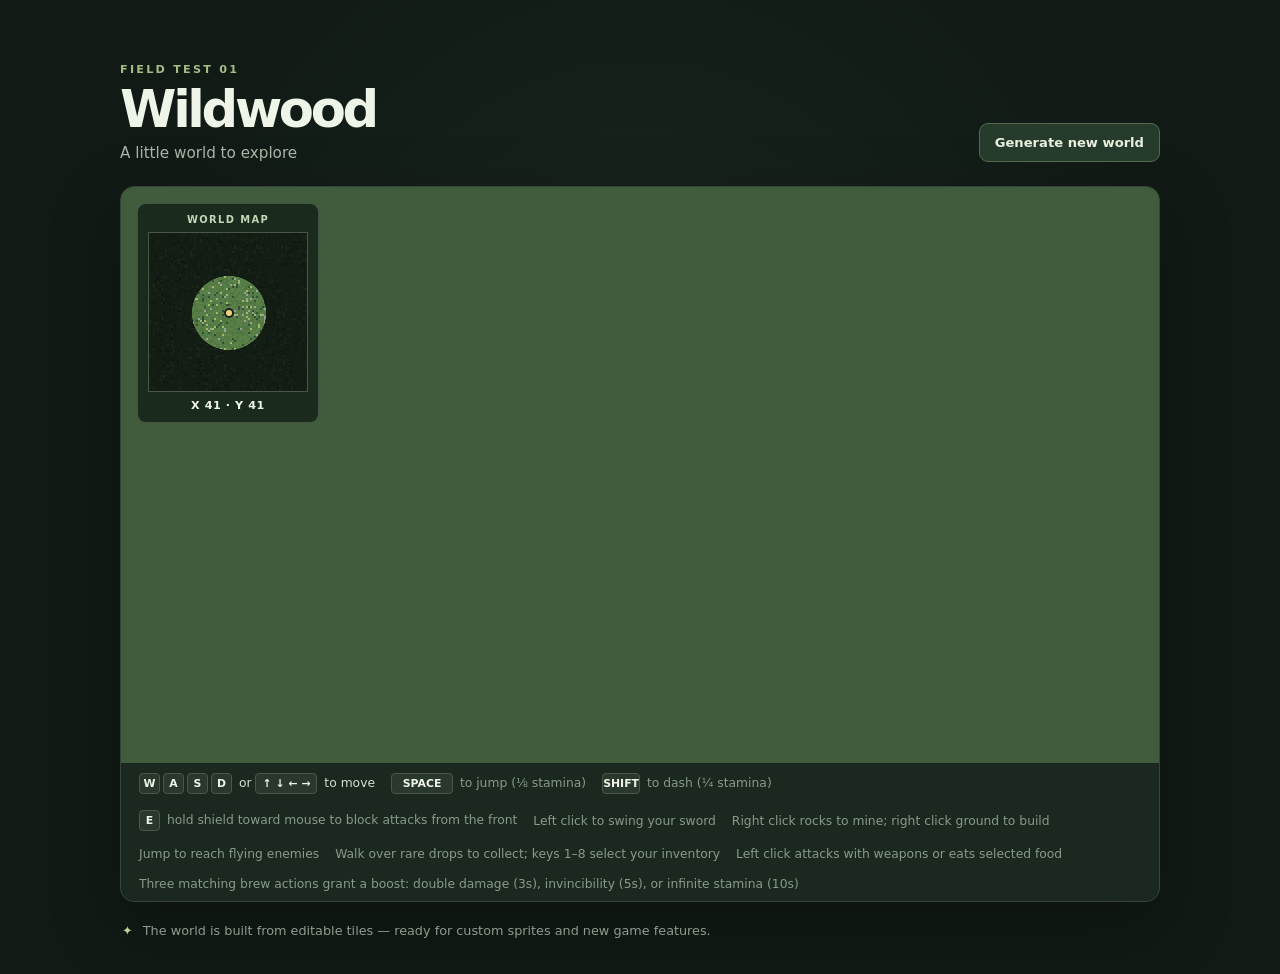
==== index.html @ 22cbfbe8 "best stuff" ====
<!doctype html>
<html lang="en">
  <head>
    <meta charset="utf-8">
    <meta name="viewport" content="width=device-width, initial-scale=1">
    <meta name="theme-color" content="#17251c">
    <title>Wildwood — Top-Down Explorer</title>
    <link rel="stylesheet" href="styles.css">
    <script src="game.js" defer></script>
  </head>
  <body>
    <main class="game-shell">
      <header class="game-header">
        <div>
          <p class="eyebrow">FIELD TEST 01</p>
          <h1>Wildwood</h1>
          <p class="subtitle">A little world to explore</p>
        </div>
        <button class="new-world-button" id="new-world" type="button">Generate new world</button>
      </header>

      <section class="game-panel" aria-label="Game">
        <div class="canvas-wrap">
          <canvas id="game" tabindex="0" aria-label="Top-down forest game. Use WASD or arrow keys to move, Space to jump, hold E to block attacks from the direction of the mouse, number keys 1 through 8 to select inventory, left click to use your weapon or food, and right click to mine rocks or place stone blocks.">
            Your browser does not support the HTML canvas element.
          </canvas>
          <aside class="minimap-panel" aria-label="World minimap">
            <p class="minimap-title">WORLD MAP</p>
            <canvas id="minimap" width="160" height="160" aria-label="Map of the entire world with the player marked in gold">
              World map unavailable.
            </canvas>
            <output id="player-coordinates" class="player-coordinates" aria-label="Player tile coordinates">X 41 · Y 41</output>
          </aside>
        </div>
        <footer class="game-footer">
          <p><span class="keycap">W</span><span class="keycap">A</span><span class="keycap">S</span><span class="keycap">D</span> or <span class="keycap keycap-wide">↑ ↓ ← →</span> to move</p>
          <p class="hint"><span class="keycap keycap-wide">SPACE</span> to jump (⅛ stamina)</p>
          <p class="hint"><span class="keycap">SHIFT</span> to dash (¼ stamina)</p>
          <p class="hint"><span class="keycap">E</span> hold shield toward mouse to block attacks from the front</p>
          <p class="hint">Left click to swing your sword</p>
          <p class="hint">Right click rocks to mine; right click ground to build</p>
          <p class="hint">Jump to reach flying enemies</p>
          <p class="hint">Walk over rare drops to collect; keys 1–8 select your inventory</p>
          <p class="hint">Left click attacks with weapons or eats selected food</p>
          <p class="hint">Three matching brew actions grant a boost: double damage (3s), invincibility (5s), or infinite stamina (10s)</p>
        </footer>
      </section>

      <p class="next-step"><span aria-hidden="true">✦</span> The world is built from editable tiles — ready for custom sprites and new game features.</p>
    </main>
  </body>
</html>
---- styles.css ----
:root {
  color-scheme: dark;
  font-family: ui-sans-serif, system-ui, -apple-system, BlinkMacSystemFont, "Segoe UI", sans-serif;
  color: #eef4e8;
  background: #111a15;
  font-synthesis: none;
  text-rendering: optimizeLegibility;
  -webkit-font-smoothing: antialiased;
  -moz-osx-font-smoothing: grayscale;
}

* {
  box-sizing: border-box;
}

body {
  min-width: 320px;
  min-height: 100vh;
  margin: 0;
  background:
    radial-gradient(ellipse at 50% 35%, rgb(44 68 48 / 25%), transparent 58%),
    #111a15;
}

button {
  font: inherit;
}

.game-shell {
  width: min(100% - 40px, 1040px);
  margin: 0 auto;
  padding: clamp(30px, 7vh, 68px) 0 32px;
}

.game-header {
  display: flex;
  align-items: end;
  justify-content: space-between;
  gap: 24px;
  margin-bottom: 24px;
}

.eyebrow {
  margin: 0 0 8px;
  color: #a4bd87;
  font-size: 0.7rem;
  font-weight: 750;
  letter-spacing: 0.2em;
}

h1 {
  margin: 0;
  font-size: clamp(2.1rem, 5vw, 3.2rem);
  font-weight: 760;
  letter-spacing: -0.065em;
  line-height: 0.98;
}

.subtitle {
  margin: 10px 0 0;
  color: #a9b5a7;
  font-size: 0.95rem;
}

.new-world-button {
  flex: 0 0 auto;
  padding: 11px 15px;
  border: 1px solid #536a4d;
  border-radius: 9px;
  color: #e8f0df;
  background: #263b2b;
  font-size: 0.82rem;
  font-weight: 650;
  cursor: pointer;
  transition: background-color 140ms ease, border-color 140ms ease, transform 140ms ease;
}

.new-world-button:hover {
  border-color: #87a46d;
  background: #304a35;
}

.new-world-button:active {
  transform: translateY(1px);
}

.new-world-button:focus-visible,
#game:focus-visible {
  outline: 2px solid #d0e7a9;
  outline-offset: 3px;
}

.game-panel {
  overflow: hidden;
  border: 1px solid #35443a;
  border-radius: 14px;
  background: #1b2820;
  box-shadow: 0 24px 70px rgb(0 0 0 / 25%);
}

.canvas-wrap {
  position: relative;
  overflow: hidden;
  background: #405c3c;
}

#game {
  display: block;
  width: 100%;
  height: min(64vh, 600px);
  min-height: 360px;
  outline: none;
  touch-action: none;
}

.minimap-panel {
  position: absolute;
  top: 16px;
  left: 16px;
  display: grid;
  justify-items: center;
  gap: 7px;
  padding: 10px;
  border: 1px solid rgb(231 245 215 / 20%);
  border-radius: 9px;
  background: rgb(20 34 24 / 84%);
  backdrop-filter: blur(8px);
}

.minimap-title {
  margin: 0;
  color: #c5d6b7;
  font-size: 0.62rem;
  font-weight: 750;
  letter-spacing: 0.14em;
}

#minimap {
  display: block;
  width: 160px;
  height: 160px;
  border: 1px solid rgb(231 245 215 / 22%);
  image-rendering: pixelated;
}

.player-coordinates {
  color: #f0f5e9;
  font-variant-numeric: tabular-nums;
  font-size: 0.7rem;
  font-weight: 650;
  letter-spacing: 0.05em;
}

.game-footer {
  display: flex;
  flex-wrap: wrap;
  align-items: center;
  justify-content: flex-start;
  gap: 16px;
  min-height: 58px;
  padding: 10px 18px;
  color: #d4dfd0;
  font-size: 0.77rem;
}

.game-footer p {
  margin: 0;
}

.keycap {
  display: inline-grid;
  min-width: 21px;
  height: 21px;
  margin-right: 3px;
  place-items: center;
  border: 1px solid #47584a;
  border-radius: 4px;
  color: #edf4e7;
  background: #29372d;
  font-size: 0.68rem;
  font-weight: 700;
}

.keycap-wide {
  min-width: 62px;
}

.hint {
  color: #89998a;
}

.next-step {
  margin: 19px 2px 0;
  color: #8e9c8e;
  font-size: 0.8rem;
  line-height: 1.6;
}

.next-step span {
  padding-right: 6px;
  color: #bdd592;
}

@media (max-width: 600px) {
  .game-shell {
    width: min(100% - 24px, 1040px);
    padding-top: 30px;
  }

  .game-header {
    align-items: start;
    flex-direction: column;
    gap: 17px;
    margin-bottom: 18px;
  }

  #game {
    height: 58vh;
    min-height: 340px;
  }

  .minimap-panel {
    top: 10px;
    left: 10px;
    gap: 5px;
    padding: 8px;
  }

  #minimap {
    width: 128px;
    height: 128px;
  }

  .game-footer {
    align-items: start;
    flex-direction: column;
    gap: 7px;
    padding: 13px 15px;
  }
}

@media (prefers-reduced-motion: reduce) {
  *,
  *::before,
  *::after {
    scroll-behavior: auto !important;
    transition-duration: 0.01ms !important;
  }
}
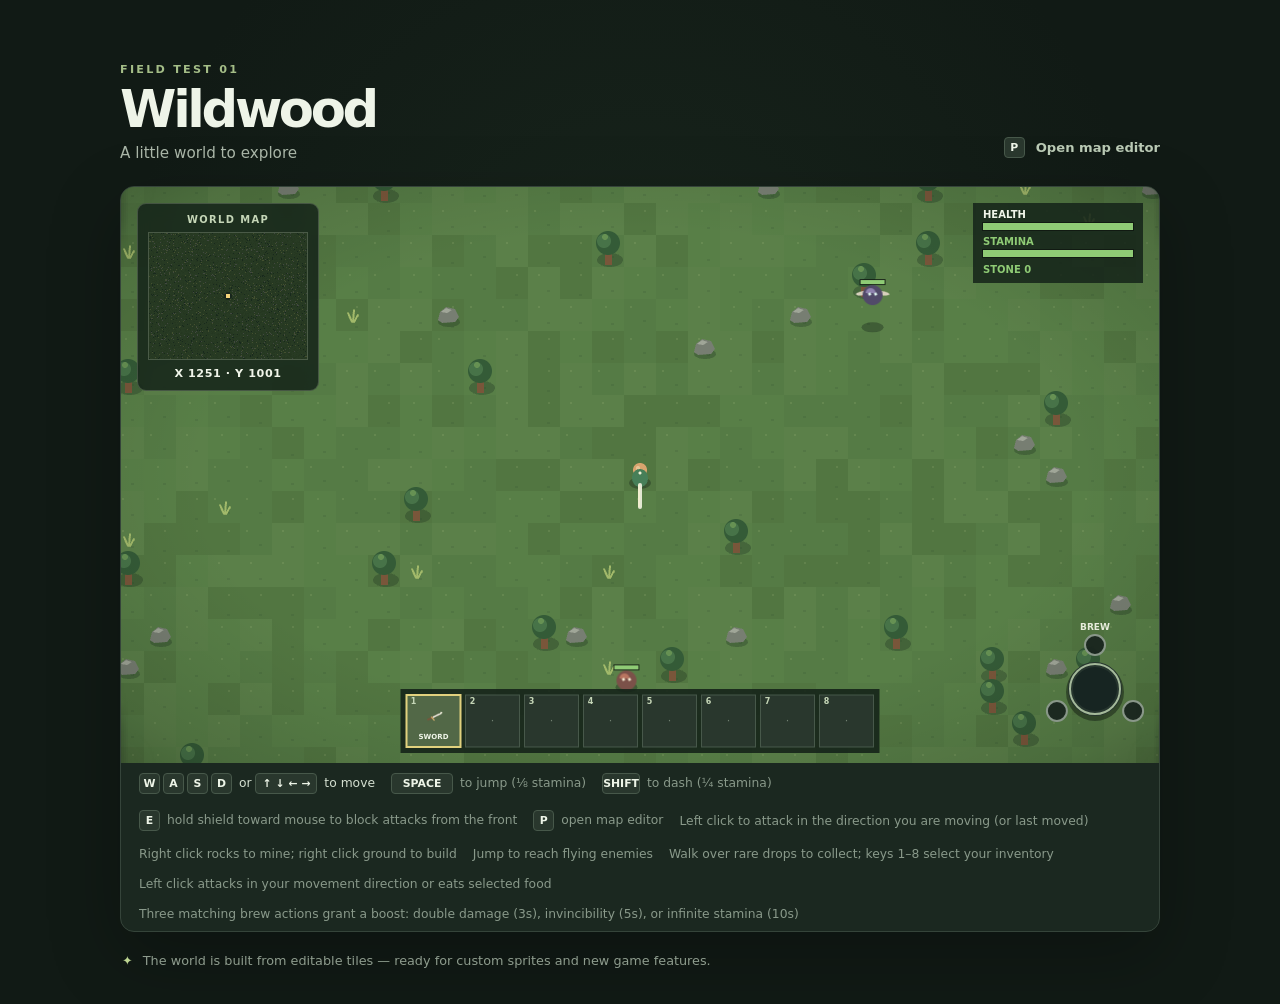
==== commit 8423b30c: "editor+standardised asset size" ====
--- a/index.html
+++ b/index.html
@@ -16,20 +16,75 @@
           <h1>Wildwood</h1>
           <p class="subtitle">A little world to explore</p>
         </div>
-        <button class="new-world-button" id="new-world" type="button">Generate new world</button>
+        <p class="editor-shortcut"><span class="keycap">P</span> Open map editor</p>
       </header>
 
       <section class="game-panel" aria-label="Game">
         <div class="canvas-wrap">
-          <canvas id="game" tabindex="0" aria-label="Top-down forest game. Use WASD or arrow keys to move, Space to jump, hold E to block attacks from the direction of the mouse, number keys 1 through 8 to select inventory, left click to use your weapon or food, and right click to mine rocks or place stone blocks.">
+          <canvas id="game" tabindex="0" aria-label="Top-down forest game. Use WASD or arrow keys to move, Space to jump, hold E to block attacks from the direction of the mouse, number keys 1 through 8 to select inventory, left click to attack in the direction you are moving or last moved or eat selected food, and right click to mine rocks or place stone blocks.">
             Your browser does not support the HTML canvas element.
           </canvas>
           <aside class="minimap-panel" aria-label="World minimap">
             <p class="minimap-title">WORLD MAP</p>
-            <canvas id="minimap" width="160" height="160" aria-label="Map of the entire world with the player marked in gold">
+            <canvas id="minimap" width="200" height="160" aria-label="Map of the 2500 by 2000 tile world with the player marked in gold">
               World map unavailable.
             </canvas>
-            <output id="player-coordinates" class="player-coordinates" aria-label="Player tile coordinates">X 41 · Y 41</output>
+            <output id="player-coordinates" class="player-coordinates" aria-label="Player tile coordinates">X 1251 · Y 1001</output>
+          </aside>
+          <aside id="editor-panel" class="editor-panel" aria-label="Map editor" hidden>
+            <header class="editor-header">
+              <div>
+                <p class="editor-eyebrow">WORLD TOOLS</p>
+                <h2>Map editor</h2>
+              </div>
+              <button id="editor-close" class="editor-close" type="button" aria-label="Close map editor">×</button>
+            </header>
+            <p id="editor-selection" class="editor-selection" aria-live="polite">Choose an asset to paint the map.</p>
+            <section class="editor-section" aria-labelledby="terrain-heading">
+              <h3 id="terrain-heading">Terrain</h3>
+              <div id="terrain-palette" class="asset-palette"></div>
+            </section>
+            <section class="editor-section" aria-labelledby="objects-heading">
+              <h3 id="objects-heading">Objects</h3>
+              <div id="object-palette" class="asset-palette"></div>
+            </section>
+            <section class="editor-section" aria-labelledby="custom-art-heading">
+              <h3 id="custom-art-heading">Custom art</h3>
+              <p class="editor-hint">Add images to <code>assets/editor-assets</code>, then load or refresh that folder. Browser-supported formats include PNG, JPEG, WebP, GIF, BMP, AVIF, and SVG. Images are fitted to a transparent 128 × 128 canvas.</p>
+              <div id="custom-palette" class="asset-palette"></div>
+              <section id="hitbox-editor" class="hitbox-editor" aria-labelledby="hitbox-heading" hidden>
+                <h4 id="hitbox-heading">Selected asset hitbox</h4>
+                <p id="hitbox-asset-label" class="hitbox-asset-label">Select a custom image to edit its hitbox.</p>
+                <label class="hitbox-toggle">
+                  <input id="hitbox-enabled" type="checkbox">
+                  <span>Solid to player and ground enemies</span>
+                </label>
+                <div id="hitbox-preview" class="hitbox-preview" role="application" aria-label="Drag on the image preview to set the hitbox">
+                  <img id="hitbox-preview-image" alt="">
+                  <div id="hitbox-preview-box" class="hitbox-preview-box"></div>
+                </div>
+                <p class="hitbox-help">Drag on the preview to draw the collision box. Values use 128 × 128 art pixels and apply to every placed copy of this image.</p>
+                <div class="hitbox-fields">
+                  <label>X <input id="hitbox-x" type="number" min="0" max="127" step="1" value="24"></label>
+                  <label>Y <input id="hitbox-y" type="number" min="0" max="127" step="1" value="24"></label>
+                  <label>Width <input id="hitbox-width" type="number" min="1" max="128" step="1" value="80"></label>
+                  <label>Height <input id="hitbox-height" type="number" min="1" max="128" step="1" value="80"></label>
+                </div>
+              </section>
+              <div class="custom-art-actions">
+                <button id="load-art-folder" class="art-action" type="button">Load / refresh art folder</button>
+                <button id="import-art-files" class="art-action art-action-secondary" type="button">Import image files</button>
+              </div>
+              <input id="art-folder-input" class="visually-hidden" type="file" accept="image/*" webkitdirectory directory multiple tabindex="-1" aria-label="Choose a folder of art images">
+              <input id="art-files-input" class="visually-hidden" type="file" accept="image/*" multiple tabindex="-1" aria-label="Choose image files">
+              <output id="custom-art-status" class="custom-art-status" aria-live="polite">No custom art loaded.</output>
+            </section>
+            <button id="erase-tool" class="erase-tool" type="button" aria-pressed="false">
+              <span class="erase-icon" aria-hidden="true">⌫</span>
+              <span>Erase objects</span>
+            </button>
+            <p class="editor-hint">Click or drag on the map to paint. Erase removes placed objects and pickups.</p>
+            <p class="editor-hint editor-exit-hint"><span class="keycap">P</span> or <span class="keycap">ESC</span> to close</p>
           </aside>
         </div>
         <footer class="game-footer">
@@ -37,11 +92,12 @@
           <p class="hint"><span class="keycap keycap-wide">SPACE</span> to jump (⅛ stamina)</p>
           <p class="hint"><span class="keycap">SHIFT</span> to dash (¼ stamina)</p>
           <p class="hint"><span class="keycap">E</span> hold shield toward mouse to block attacks from the front</p>
-          <p class="hint">Left click to swing your sword</p>
+          <p class="hint"><span class="keycap">P</span> open map editor</p>
+          <p class="hint">Left click to attack in the direction you are moving (or last moved)</p>
           <p class="hint">Right click rocks to mine; right click ground to build</p>
           <p class="hint">Jump to reach flying enemies</p>
           <p class="hint">Walk over rare drops to collect; keys 1–8 select your inventory</p>
-          <p class="hint">Left click attacks with weapons or eats selected food</p>
+          <p class="hint">Left click attacks in your movement direction or eats selected food</p>
           <p class="hint">Three matching brew actions grant a boost: double damage (3s), invincibility (5s), or infinite stamina (10s)</p>
         </footer>
       </section>
--- a/styles.css
+++ b/styles.css
@@ -62,29 +62,16 @@
   font-size: 0.95rem;
 }
 
-.new-world-button {
-  flex: 0 0 auto;
-  padding: 11px 15px;
-  border: 1px solid #536a4d;
-  border-radius: 9px;
-  color: #e8f0df;
-  background: #263b2b;
+.editor-shortcut {
+  display: flex;
+  align-items: center;
+  gap: 8px;
+  margin: 0 0 4px;
+  color: #b9c9b4;
   font-size: 0.82rem;
-  font-weight: 650;
-  cursor: pointer;
-  transition: background-color 140ms ease, border-color 140ms ease, transform 140ms ease;
-}
-
-.new-world-button:hover {
-  border-color: #87a46d;
-  background: #304a35;
-}
-
-.new-world-button:active {
-  transform: translateY(1px);
-}
-
-.new-world-button:focus-visible,
+  font-weight: 600;
+}
+
 #game:focus-visible {
   outline: 2px solid #d0e7a9;
   outline-offset: 3px;
@@ -113,6 +100,366 @@
   touch-action: none;
 }
 
+.canvas-wrap.editor-active #game {
+  cursor: crosshair;
+}
+
+.editor-panel {
+  position: absolute;
+  z-index: 3;
+  top: 16px;
+  right: 16px;
+  display: flex;
+  width: min(276px, calc(100% - 32px));
+  max-height: calc(100% - 32px);
+  flex-direction: column;
+  gap: 15px;
+  overflow: auto;
+  padding: 17px;
+  border: 1px solid rgb(205 224 188 / 24%);
+  border-radius: 12px;
+  background: rgb(20 32 23 / 96%);
+  box-shadow: 0 16px 42px rgb(0 0 0 / 38%);
+  backdrop-filter: blur(12px);
+}
+
+.editor-panel[hidden] {
+  display: none;
+}
+
+.editor-header {
+  display: flex;
+  align-items: center;
+  justify-content: space-between;
+  gap: 12px;
+}
+
+.editor-eyebrow {
+  margin: 0 0 4px;
+  color: #9db884;
+  font-size: 0.6rem;
+  font-weight: 750;
+  letter-spacing: 0.15em;
+}
+
+.editor-header h2 {
+  margin: 0;
+  color: #f0f5e9;
+  font-size: 1.05rem;
+  letter-spacing: -0.02em;
+}
+
+.editor-close {
+  display: grid;
+  width: 30px;
+  height: 30px;
+  flex: 0 0 auto;
+  place-items: center;
+  border: 1px solid #465748;
+  border-radius: 7px;
+  color: #dce8d7;
+  background: #29382d;
+  font-size: 1.25rem;
+  line-height: 1;
+  cursor: pointer;
+}
+
+.editor-close:hover,
+.asset-button:hover {
+  border-color: #98b47e;
+  background-color: #344735;
+}
+
+.editor-selection {
+  min-height: 36px;
+  margin: -4px 0 0;
+  padding: 9px 10px;
+  border: 1px solid rgb(205 224 188 / 12%);
+  border-radius: 7px;
+  color: #c8d8c0;
+  background: rgb(255 255 255 / 3%);
+  font-size: 0.72rem;
+  line-height: 1.35;
+}
+
+.editor-section {
+  display: grid;
+  gap: 8px;
+}
+
+.editor-section h3 {
+  margin: 0;
+  color: #a9b9a2;
+  font-size: 0.67rem;
+  font-weight: 750;
+  letter-spacing: 0.1em;
+  text-transform: uppercase;
+}
+
+.asset-palette {
+  display: grid;
+  grid-template-columns: repeat(4, minmax(0, 1fr));
+  gap: 7px;
+}
+
+.asset-button {
+  display: grid;
+  min-width: 0;
+  justify-items: center;
+  gap: 5px;
+  padding: 7px 3px 6px;
+  border: 1px solid #3c4d40;
+  border-radius: 8px;
+  color: #cbd7c5;
+  background: #233127;
+  cursor: pointer;
+  transition: border-color 120ms ease, background-color 120ms ease;
+}
+
+.asset-button[aria-pressed="true"] {
+  border-color: #c0d99b;
+  color: #f1f6e8;
+  background: #354a35;
+  box-shadow: inset 0 0 0 1px rgb(192 217 155 / 25%);
+}
+
+.asset-button img {
+  display: block;
+  width: 36px;
+  height: 36px;
+  object-fit: contain;
+  image-rendering: pixelated;
+}
+
+.asset-button span {
+  overflow: hidden;
+  max-width: 100%;
+  font-size: 0.61rem;
+  line-height: 1.15;
+  text-overflow: ellipsis;
+  white-space: nowrap;
+}
+
+.erase-tool {
+  display: flex;
+  align-items: center;
+  gap: 9px;
+  min-height: 38px;
+  padding: 7px 10px;
+  border: 1px solid #644a43;
+  border-radius: 8px;
+  color: #f0d7ca;
+  background: #392b27;
+  font-size: 0.75rem;
+  font-weight: 650;
+  text-align: left;
+  cursor: pointer;
+}
+
+.erase-tool:hover,
+.erase-tool[aria-pressed="true"] {
+  border-color: #d18a73;
+  background: #51352e;
+}
+
+.erase-icon {
+  display: grid;
+  width: 22px;
+  height: 22px;
+  place-items: center;
+  border-radius: 5px;
+  background: rgb(255 255 255 / 8%);
+  font-size: 1rem;
+}
+
+.editor-hint {
+  margin: -5px 0 0;
+  color: #95a494;
+  font-size: 0.65rem;
+  line-height: 1.45;
+}
+
+.editor-hint code {
+  color: #c1d5af;
+  font-family: ui-monospace, SFMono-Regular, Menlo, monospace;
+  font-size: 0.95em;
+}
+
+.custom-art-actions {
+  display: grid;
+  gap: 7px;
+}
+
+.art-action {
+  min-height: 34px;
+  padding: 7px 9px;
+  border: 1px solid #536a4d;
+  border-radius: 7px;
+  color: #e5efdc;
+  background: #2b3d2e;
+  font-size: 0.68rem;
+  font-weight: 650;
+  text-align: center;
+  cursor: pointer;
+}
+
+.art-action:hover {
+  border-color: #9ab77e;
+  background: #354a36;
+}
+
+.art-action-secondary {
+  border-color: #3c4d40;
+  color: #c5d2bf;
+  background: #222f26;
+}
+
+.custom-art-status {
+  color: #a4b29f;
+  font-size: 0.62rem;
+  line-height: 1.4;
+}
+
+.hitbox-editor {
+  display: grid;
+  gap: 8px;
+  padding: 10px;
+  border: 1px solid rgb(205 224 188 / 14%);
+  border-radius: 8px;
+  background: rgb(255 255 255 / 3%);
+}
+
+.hitbox-editor[hidden] {
+  display: none;
+}
+
+.hitbox-editor h4 {
+  margin: 0;
+  color: #dce8d4;
+  font-size: 0.69rem;
+}
+
+.hitbox-asset-label,
+.hitbox-help {
+  margin: 0;
+  color: #95a494;
+  font-size: 0.61rem;
+  line-height: 1.4;
+}
+
+.hitbox-toggle {
+  display: flex;
+  align-items: flex-start;
+  gap: 7px;
+  color: #c9d6c3;
+  font-size: 0.63rem;
+  line-height: 1.35;
+  cursor: pointer;
+}
+
+.hitbox-toggle input {
+  margin: 1px 0 0;
+  accent-color: #b7d28f;
+}
+
+.hitbox-preview {
+  position: relative;
+  width: min(100%, 180px);
+  aspect-ratio: 1;
+  justify-self: center;
+  overflow: hidden;
+  border: 1px solid #536a4d;
+  border-radius: 5px;
+  background-color: #29352c;
+  background-image:
+    linear-gradient(45deg, #354238 25%, transparent 25%),
+    linear-gradient(-45deg, #354238 25%, transparent 25%),
+    linear-gradient(45deg, transparent 75%, #354238 75%),
+    linear-gradient(-45deg, transparent 75%, #354238 75%);
+  background-position: 0 0, 0 8px, 8px -8px, -8px 0;
+  background-size: 16px 16px;
+  cursor: crosshair;
+  touch-action: none;
+}
+
+.hitbox-preview img {
+  display: block;
+  width: 100%;
+  height: 100%;
+  object-fit: contain;
+  image-rendering: pixelated;
+  pointer-events: none;
+}
+
+.hitbox-preview-box {
+  position: absolute;
+  border: 2px solid #ffd66b;
+  background: rgb(255 190 64 / 24%);
+  pointer-events: none;
+}
+
+.hitbox-preview-box.is-disabled {
+  border-style: dashed;
+  background: rgb(255 190 64 / 8%);
+}
+
+.hitbox-preview-box[hidden] {
+  display: none;
+}
+
+.hitbox-fields {
+  display: grid;
+  grid-template-columns: repeat(4, minmax(0, 1fr));
+  gap: 6px;
+}
+
+.hitbox-fields label {
+  display: grid;
+  gap: 4px;
+  color: #aab9a3;
+  font-size: 0.57rem;
+}
+
+.hitbox-fields input {
+  width: 100%;
+  min-width: 0;
+  height: 28px;
+  padding: 3px 4px;
+  border: 1px solid #465748;
+  border-radius: 5px;
+  color: #edf4e7;
+  background: #1c2921;
+  font: inherit;
+  font-size: 0.65rem;
+}
+
+.hitbox-fields input:disabled {
+  opacity: 0.5;
+}
+
+.visually-hidden {
+  position: absolute;
+  width: 1px;
+  height: 1px;
+  overflow: hidden;
+  clip: rect(0, 0, 0, 0);
+  white-space: nowrap;
+  clip-path: inset(50%);
+}
+
+.editor-exit-hint {
+  display: flex;
+  align-items: center;
+  gap: 4px;
+}
+
+.editor-exit-hint .keycap {
+  min-width: 24px;
+  height: 19px;
+  margin: 0;
+  font-size: 0.58rem;
+}
+
 .minimap-panel {
   position: absolute;
   top: 16px;
@@ -138,7 +485,7 @@
 #minimap {
   display: block;
   width: 160px;
-  height: 160px;
+  height: 128px;
   border: 1px solid rgb(231 245 215 / 22%);
   image-rendering: pixelated;
 }
@@ -214,6 +561,14 @@
     margin-bottom: 18px;
   }
 
+  .editor-panel {
+    top: 10px;
+    right: 10px;
+    width: min(260px, calc(100% - 20px));
+    max-height: calc(100% - 20px);
+    padding: 13px;
+  }
+
   #game {
     height: 58vh;
     min-height: 340px;
@@ -228,7 +583,7 @@
 
   #minimap {
     width: 128px;
-    height: 128px;
+    height: 102.4px;
   }
 
   .game-footer {
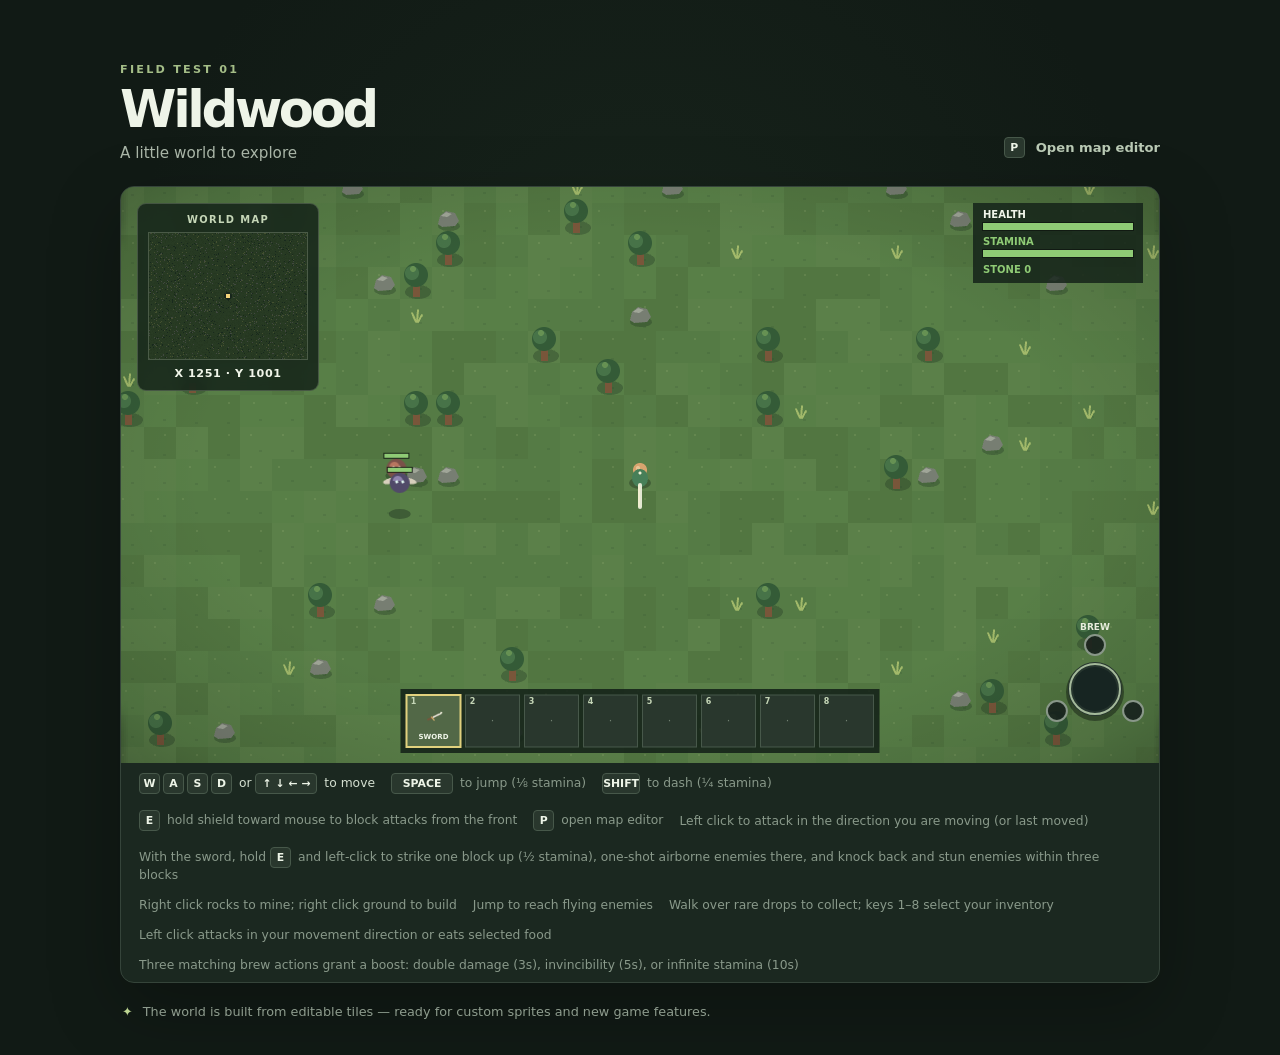
==== commit 8643ded3: "Agent Host changes for agents/powerful-upward-attack-function" ====
--- a/index.html
+++ b/index.html
@@ -21,7 +21,7 @@
 
       <section class="game-panel" aria-label="Game">
         <div class="canvas-wrap">
-          <canvas id="game" tabindex="0" aria-label="Top-down forest game. Use WASD or arrow keys to move, Space to jump, hold E to block attacks from the direction of the mouse, number keys 1 through 8 to select inventory, left click to attack in the direction you are moving or last moved or eat selected food, and right click to mine rocks or place stone blocks.">
+          <canvas id="game" tabindex="0" aria-label="Top-down forest game. Use WASD or arrow keys to move, Space to jump, hold E to block attacks from the direction of the mouse, number keys 1 through 8 to select inventory, left click to attack in the direction you are moving or last moved or eat selected food, hold E and left click with the sword for a powerful upward strike costing half your stamina, and right click to mine rocks or place stone blocks.">
             Your browser does not support the HTML canvas element.
           </canvas>
           <aside class="minimap-panel" aria-label="World minimap">
@@ -94,6 +94,7 @@
           <p class="hint"><span class="keycap">E</span> hold shield toward mouse to block attacks from the front</p>
           <p class="hint"><span class="keycap">P</span> open map editor</p>
           <p class="hint">Left click to attack in the direction you are moving (or last moved)</p>
+          <p class="hint">With the sword, hold <span class="keycap">E</span> and left-click to strike one block up (½ stamina), one-shot airborne enemies there, and knock back and stun enemies within three blocks</p>
           <p class="hint">Right click rocks to mine; right click ground to build</p>
           <p class="hint">Jump to reach flying enemies</p>
           <p class="hint">Walk over rare drops to collect; keys 1–8 select your inventory</p>
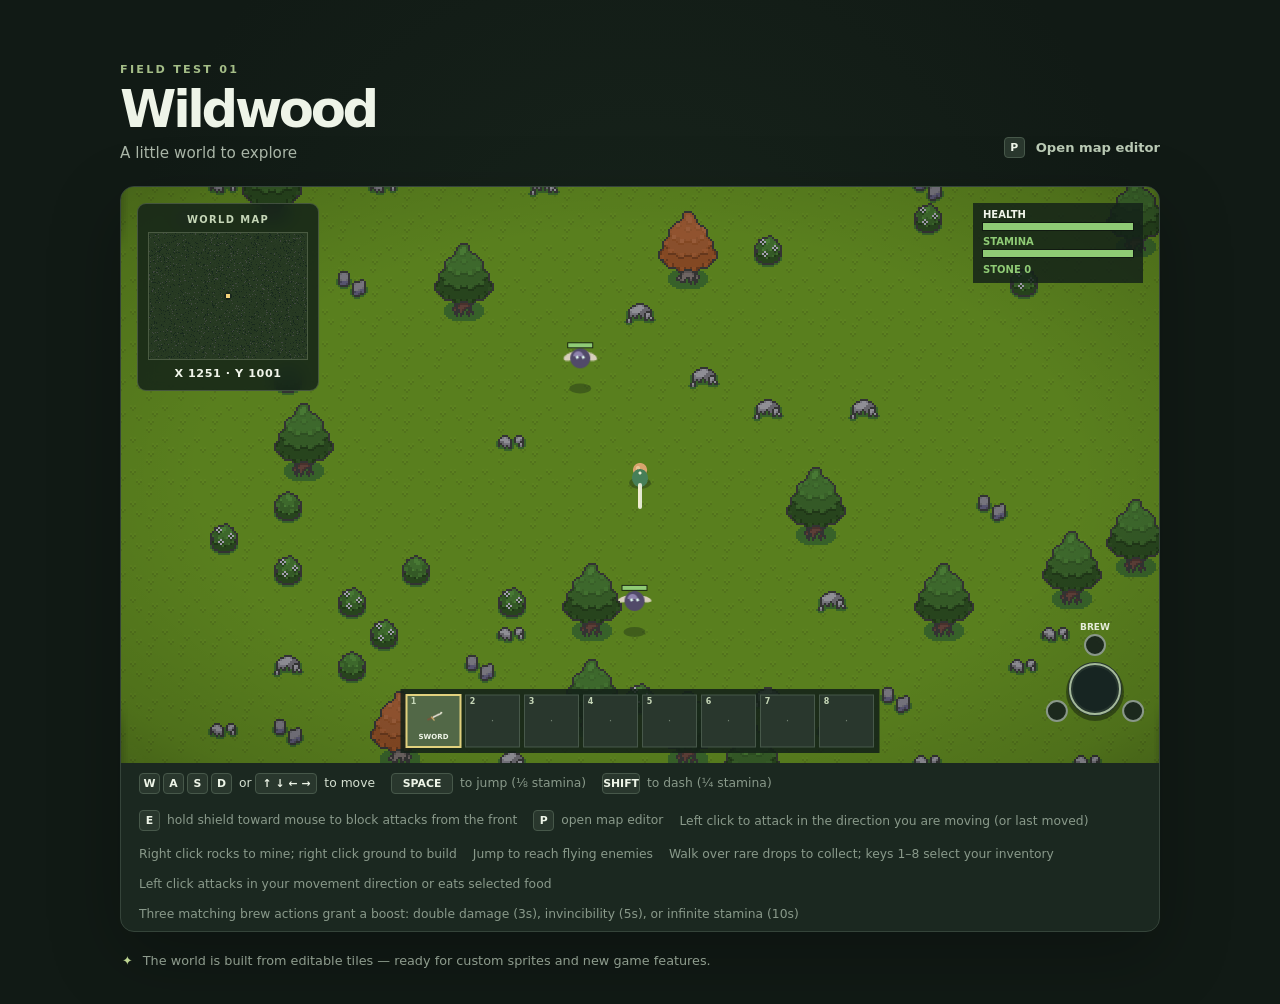
==== commit af7121f4: "new assets+sprites and tree generation" ====
--- a/index.html
+++ b/index.html
@@ -21,7 +21,7 @@
 
       <section class="game-panel" aria-label="Game">
         <div class="canvas-wrap">
-          <canvas id="game" tabindex="0" aria-label="Top-down forest game. Use WASD or arrow keys to move, Space to jump, hold E to block attacks from the direction of the mouse, number keys 1 through 8 to select inventory, left click to attack in the direction you are moving or last moved or eat selected food, hold E and left click with the sword for a powerful upward strike costing half your stamina, and right click to mine rocks or place stone blocks.">
+          <canvas id="game" tabindex="0" aria-label="Top-down forest game. Use WASD or arrow keys to move, Space to jump, hold E to block attacks from the direction of the mouse, number keys 1 through 8 to select inventory, left click to attack in the direction you are moving or last moved or eat selected food, and right click to mine rocks or place stone blocks.">
             Your browser does not support the HTML canvas element.
           </canvas>
           <aside class="minimap-panel" aria-label="World minimap">
@@ -48,13 +48,28 @@
               <h3 id="objects-heading">Objects</h3>
               <div id="object-palette" class="asset-palette"></div>
             </section>
+            <section class="editor-section" aria-labelledby="tree-spawn-heading">
+              <h3 id="tree-spawn-heading">Tree spawning</h3>
+              <label class="tree-spawn-chance-label" for="tree-spawn-chance">
+                <span>Chance an object is a tree</span>
+                <output id="tree-spawn-chance-value" for="tree-spawn-chance">42%</output>
+              </label>
+              <input id="tree-spawn-chance" class="tree-spawn-chance" type="range" min="0" max="100" step="1" value="42">
+              <p class="editor-hint">Chance values are shares of object spawns; the remaining spawns are rocks or bushes. Trees use the green design 80% of the time and orange 20%. Each tree spans 2 × 3 tiles; only the bottom two tiles are solid.</p>
+              <button id="generate-new-world" class="art-action" type="button">Generate new world</button>
+              <p class="editor-hint">Generating a world resets this run and uses the current settings.</p>
+            </section>
             <section class="editor-section" aria-labelledby="custom-art-heading">
               <h3 id="custom-art-heading">Custom art</h3>
-              <p class="editor-hint">Add images to <code>assets/editor-assets</code>, then load or refresh that folder. Browser-supported formats include PNG, JPEG, WebP, GIF, BMP, AVIF, and SVG. Images are fitted to a transparent 128 × 128 canvas.</p>
+              <p class="editor-hint">Each 16 × 16 part from <code>assets/Overworld_Tileset.png</code> is an individual option below and is scaled to fill one 32 × 32 map tile. Select a part to choose whether all its placements draw behind the player. Add other images to <code>assets/editor-assets</code> and choose <strong>Load / refresh art folder</strong>, or import files directly.</p>
               <div id="custom-palette" class="asset-palette"></div>
               <section id="hitbox-editor" class="hitbox-editor" aria-labelledby="hitbox-heading" hidden>
                 <h4 id="hitbox-heading">Selected asset hitbox</h4>
                 <p id="hitbox-asset-label" class="hitbox-asset-label">Select a custom image to edit its hitbox.</p>
+                <label class="hitbox-toggle">
+                  <input id="behind-player" type="checkbox" checked>
+                  <span>Draw behind player</span>
+                </label>
                 <label class="hitbox-toggle">
                   <input id="hitbox-enabled" type="checkbox">
                   <span>Solid to player and ground enemies</span>
@@ -83,7 +98,7 @@
               <span class="erase-icon" aria-hidden="true">⌫</span>
               <span>Erase objects</span>
             </button>
-            <p class="editor-hint">Click or drag on the map to paint. Erase removes placed objects and pickups.</p>
+            <p class="editor-hint">Click or drag on the map to paint. Each selected sprite fills one 32 × 32 tile.</p>
             <p class="editor-hint editor-exit-hint"><span class="keycap">P</span> or <span class="keycap">ESC</span> to close</p>
           </aside>
         </div>
@@ -94,7 +109,6 @@
           <p class="hint"><span class="keycap">E</span> hold shield toward mouse to block attacks from the front</p>
           <p class="hint"><span class="keycap">P</span> open map editor</p>
           <p class="hint">Left click to attack in the direction you are moving (or last moved)</p>
-          <p class="hint">With the sword, hold <span class="keycap">E</span> and left-click to strike one block up (½ stamina), one-shot airborne enemies there, and knock back and stun enemies within three blocks</p>
           <p class="hint">Right click rocks to mine; right click ground to build</p>
           <p class="hint">Jump to reach flying enemies</p>
           <p class="hint">Walk over rare drops to collect; keys 1–8 select your inventory</p>
--- a/styles.css
+++ b/styles.css
@@ -283,6 +283,25 @@
   color: #c1d5af;
   font-family: ui-monospace, SFMono-Regular, Menlo, monospace;
   font-size: 0.95em;
+}
+
+.tree-spawn-chance-label {
+  display: flex;
+  justify-content: space-between;
+  gap: 8px;
+  color: #c9d6c3;
+  font-size: 0.65rem;
+}
+
+.tree-spawn-chance-label output {
+  color: #d7e8c1;
+  font-variant-numeric: tabular-nums;
+}
+
+.tree-spawn-chance {
+  width: 100%;
+  margin: -2px 0 0;
+  accent-color: #b7d28f;
 }
 
 .custom-art-actions {
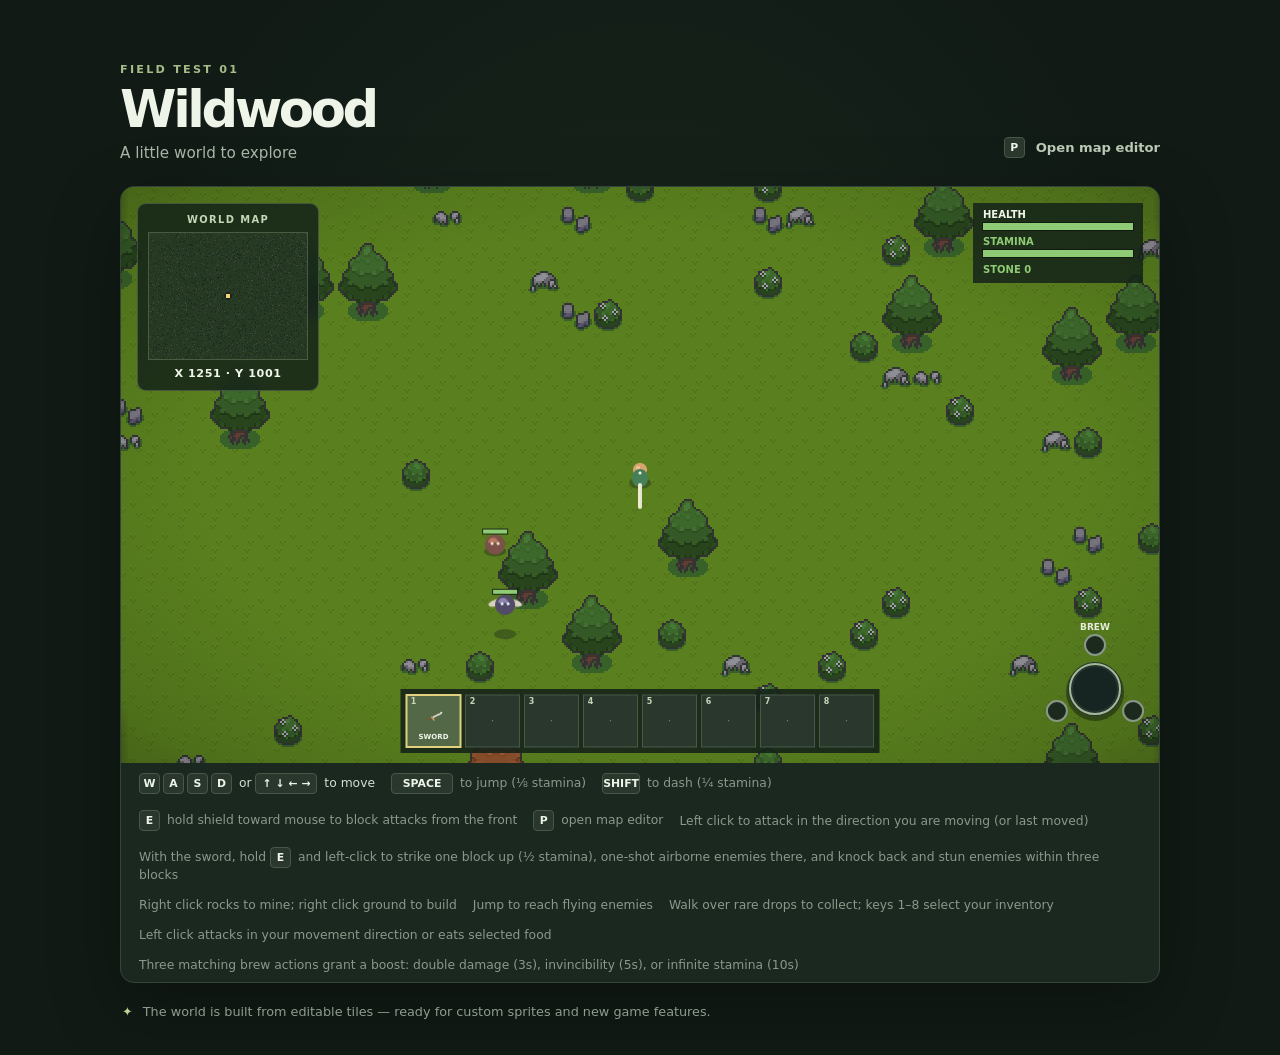
==== commit 8fdf7fec: "Agent Host changes for agents/powerful-upward-attack-function (#1) Co-authored-by: James Toner <jame" ====
--- a/index.html
+++ b/index.html
@@ -21,7 +21,7 @@
 
       <section class="game-panel" aria-label="Game">
         <div class="canvas-wrap">
-          <canvas id="game" tabindex="0" aria-label="Top-down forest game. Use WASD or arrow keys to move, Space to jump, hold E to block attacks from the direction of the mouse, number keys 1 through 8 to select inventory, left click to attack in the direction you are moving or last moved or eat selected food, and right click to mine rocks or place stone blocks.">
+          <canvas id="game" tabindex="0" aria-label="Top-down forest game. Use WASD or arrow keys to move, Space to jump, hold E to block attacks from the direction of the mouse, number keys 1 through 8 to select inventory, left click to attack in the direction you are moving or last moved or eat selected food, hold E and left click with the sword for a powerful upward strike costing half your stamina, and right click to mine rocks or place stone blocks.">
             Your browser does not support the HTML canvas element.
           </canvas>
           <aside class="minimap-panel" aria-label="World minimap">
@@ -109,6 +109,7 @@
           <p class="hint"><span class="keycap">E</span> hold shield toward mouse to block attacks from the front</p>
           <p class="hint"><span class="keycap">P</span> open map editor</p>
           <p class="hint">Left click to attack in the direction you are moving (or last moved)</p>
+          <p class="hint">With the sword, hold <span class="keycap">E</span> and left-click to strike one block up (½ stamina), one-shot airborne enemies there, and knock back and stun enemies within three blocks</p>
           <p class="hint">Right click rocks to mine; right click ground to build</p>
           <p class="hint">Jump to reach flying enemies</p>
           <p class="hint">Walk over rare drops to collect; keys 1–8 select your inventory</p>
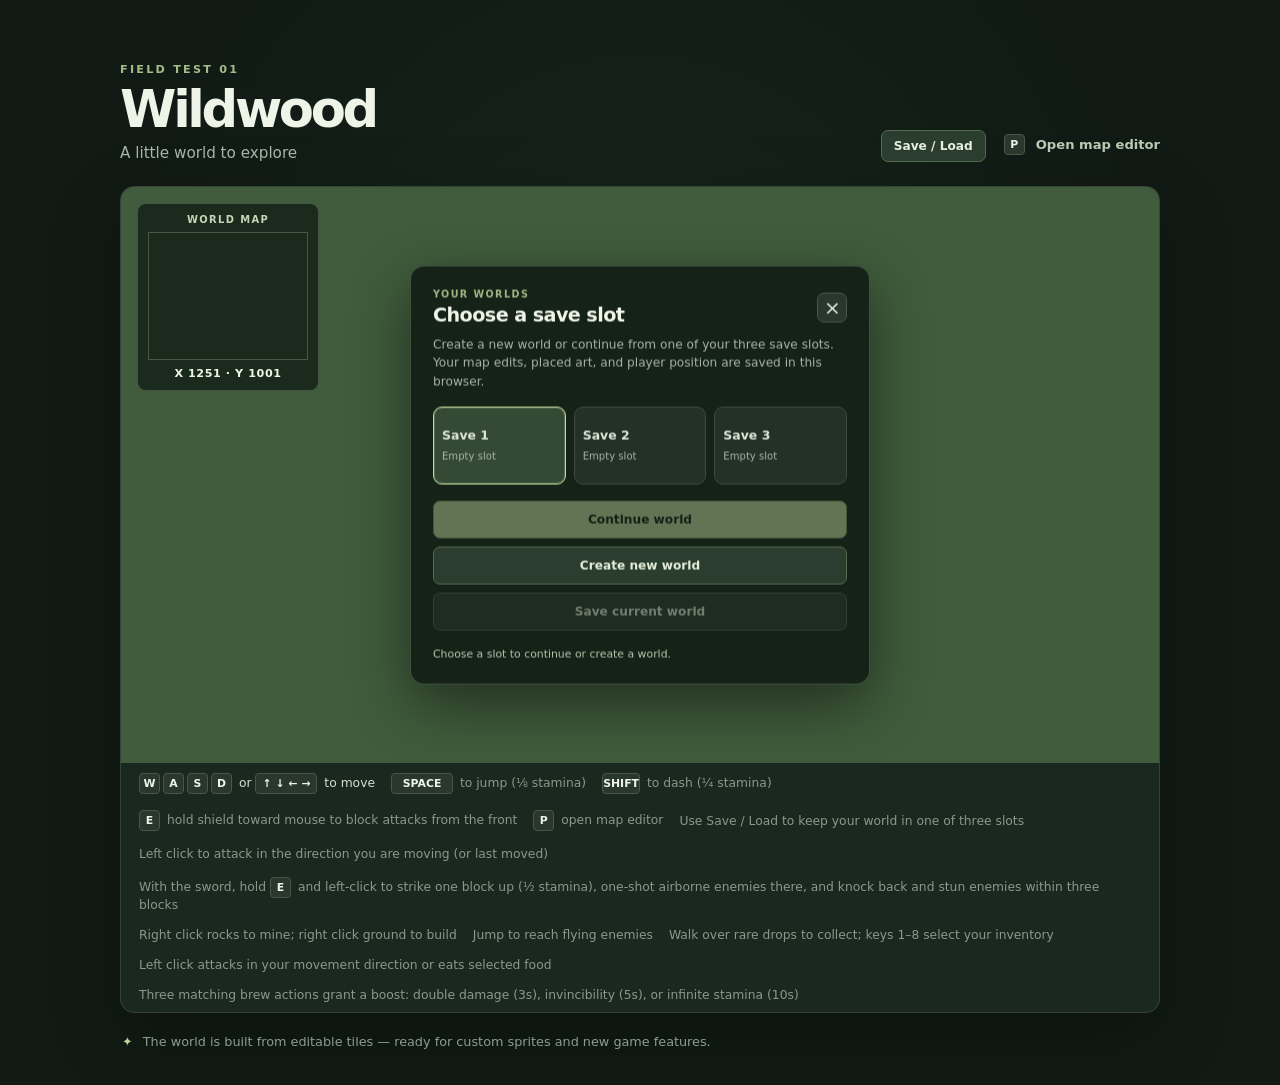
==== commit 9ae7b6d5: "saving+loading feature" ====
--- a/index.html
+++ b/index.html
@@ -16,7 +16,10 @@
           <h1>Wildwood</h1>
           <p class="subtitle">A little world to explore</p>
         </div>
-        <p class="editor-shortcut"><span class="keycap">P</span> Open map editor</p>
+        <div class="header-actions">
+          <button id="save-menu-open" class="save-menu-open" type="button">Save / Load</button>
+          <p class="editor-shortcut"><span class="keycap">P</span> Open map editor</p>
+        </div>
       </header>
 
       <section class="game-panel" aria-label="Game">
@@ -31,6 +34,36 @@
             </canvas>
             <output id="player-coordinates" class="player-coordinates" aria-label="Player tile coordinates">X 1251 · Y 1001</output>
           </aside>
+          <section id="save-menu" class="save-menu" aria-labelledby="save-menu-title" aria-modal="true" role="dialog">
+            <header class="save-menu-header">
+              <div>
+                <p class="editor-eyebrow">YOUR WORLDS</p>
+                <h2 id="save-menu-title">Choose a save slot</h2>
+              </div>
+              <button id="save-menu-close" class="editor-close" type="button" aria-label="Close save menu" hidden>×</button>
+            </header>
+            <p class="save-menu-description">Create a new world or continue from one of your three save slots. Your map edits, placed art, and player position are saved in this browser.</p>
+            <div class="save-slots" role="group" aria-label="Save slots">
+              <button class="save-slot" type="button" data-save-slot="0" aria-pressed="true">
+                <strong>Save 1</strong>
+                <span class="save-slot-detail">Empty slot</span>
+              </button>
+              <button class="save-slot" type="button" data-save-slot="1" aria-pressed="false">
+                <strong>Save 2</strong>
+                <span class="save-slot-detail">Empty slot</span>
+              </button>
+              <button class="save-slot" type="button" data-save-slot="2" aria-pressed="false">
+                <strong>Save 3</strong>
+                <span class="save-slot-detail">Empty slot</span>
+              </button>
+            </div>
+            <div class="save-menu-actions">
+              <button id="load-save" class="save-action" type="button" disabled>Continue world</button>
+              <button id="create-save-world" class="save-action save-action-secondary" type="button">Create new world</button>
+              <button id="save-current-world" class="save-action save-action-secondary" type="button" disabled>Save current world</button>
+            </div>
+            <output id="save-menu-status" class="save-menu-status" aria-live="polite">Loading save slots…</output>
+          </section>
           <aside id="editor-panel" class="editor-panel" aria-label="Map editor" hidden>
             <header class="editor-header">
               <div>
@@ -108,6 +141,7 @@
           <p class="hint"><span class="keycap">SHIFT</span> to dash (¼ stamina)</p>
           <p class="hint"><span class="keycap">E</span> hold shield toward mouse to block attacks from the front</p>
           <p class="hint"><span class="keycap">P</span> open map editor</p>
+          <p class="hint">Use Save / Load to keep your world in one of three slots</p>
           <p class="hint">Left click to attack in the direction you are moving (or last moved)</p>
           <p class="hint">With the sword, hold <span class="keycap">E</span> and left-click to strike one block up (½ stamina), one-shot airborne enemies there, and knock back and stun enemies within three blocks</p>
           <p class="hint">Right click rocks to mine; right click ground to build</p>
--- a/styles.css
+++ b/styles.css
@@ -72,6 +72,28 @@
   font-weight: 600;
 }
 
+.header-actions {
+  display: flex;
+  align-items: center;
+  gap: 18px;
+}
+
+.save-menu-open {
+  padding: 8px 12px;
+  border: 1px solid #536a4d;
+  border-radius: 7px;
+  color: #e5efdc;
+  background: #2b3d2e;
+  font-size: 0.76rem;
+  font-weight: 650;
+  cursor: pointer;
+}
+
+.save-menu-open:hover {
+  border-color: #9ab77e;
+  background: #354a36;
+}
+
 #game:focus-visible {
   outline: 2px solid #d0e7a9;
   outline-offset: 3px;
@@ -102,6 +124,132 @@
 
 .canvas-wrap.editor-active #game {
   cursor: crosshair;
+}
+
+.save-menu {
+  position: absolute;
+  z-index: 4;
+  top: 50%;
+  left: 50%;
+  display: grid;
+  width: min(460px, calc(100% - 32px));
+  max-height: calc(100% - 32px);
+  gap: 16px;
+  overflow: auto;
+  padding: 22px;
+  border: 1px solid rgb(205 224 188 / 24%);
+  border-radius: 14px;
+  background: rgb(20 32 23 / 97%);
+  box-shadow: 0 20px 60px rgb(0 0 0 / 48%);
+  transform: translate(-50%, -50%);
+  backdrop-filter: blur(12px);
+}
+
+.save-menu[hidden] {
+  display: none;
+}
+
+.save-menu-header {
+  display: flex;
+  align-items: center;
+  justify-content: space-between;
+  gap: 12px;
+}
+
+.save-menu-header h2 {
+  margin: 0;
+  color: #f0f5e9;
+  font-size: 1.2rem;
+  letter-spacing: -0.03em;
+}
+
+.save-menu-description {
+  margin: -7px 0 0;
+  color: #a9b5a7;
+  font-size: 0.76rem;
+  line-height: 1.5;
+}
+
+.save-slots {
+  display: grid;
+  grid-template-columns: repeat(3, minmax(0, 1fr));
+  gap: 8px;
+}
+
+.save-slot {
+  display: grid;
+  min-width: 0;
+  min-height: 78px;
+  align-content: center;
+  gap: 7px;
+  padding: 10px 8px;
+  border: 1px solid #3c4d40;
+  border-radius: 9px;
+  color: #dce8d7;
+  background: #233127;
+  text-align: left;
+  cursor: pointer;
+}
+
+.save-slot[aria-pressed="true"] {
+  border-color: #c0d99b;
+  background: #354a35;
+  box-shadow: inset 0 0 0 1px rgb(192 217 155 / 25%);
+}
+
+.save-slot strong {
+  font-size: 0.78rem;
+}
+
+.save-slot-detail {
+  overflow: hidden;
+  color: #a9b5a7;
+  font-size: 0.63rem;
+  line-height: 1.35;
+  text-overflow: ellipsis;
+}
+
+.save-menu-actions {
+  display: grid;
+  gap: 8px;
+}
+
+.save-action {
+  min-height: 38px;
+  padding: 8px 11px;
+  border: 1px solid #819a67;
+  border-radius: 7px;
+  color: #182318;
+  background: #c2d99e;
+  font-size: 0.76rem;
+  font-weight: 750;
+  cursor: pointer;
+}
+
+.save-action:hover:not(:disabled) {
+  background: #d2e6b3;
+}
+
+.save-action:disabled {
+  opacity: 0.45;
+  cursor: not-allowed;
+}
+
+.save-action-secondary {
+  border-color: #536a4d;
+  color: #e5efdc;
+  background: #2b3d2e;
+}
+
+.save-action-secondary:hover:not(:disabled) {
+  background: #354a36;
+}
+
+.save-menu-status {
+  min-height: 1.2em;
+  color: #b6c7ad;
+  font-size: 0.68rem;
+  line-height: 1.4;
 }
 
 .editor-panel {
@@ -580,6 +728,17 @@
     margin-bottom: 18px;
   }
 
+  .header-actions {
+    align-items: start;
+    flex-direction: column;
+    gap: 12px;
+  }
+
+  .save-menu {
+    gap: 13px;
+    padding: 16px;
+  }
+
   .editor-panel {
     top: 10px;
     right: 10px;
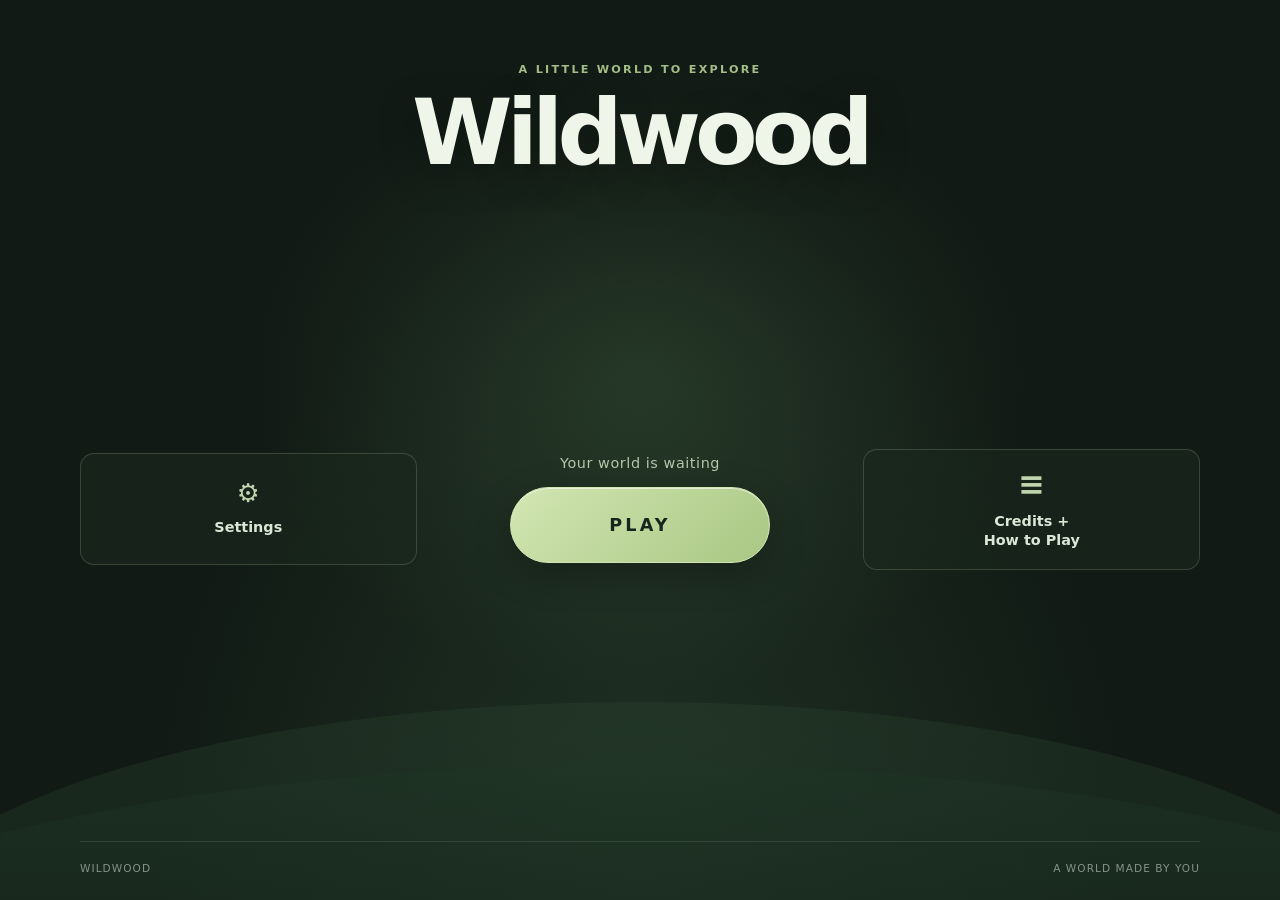
==== commit 9929318b: "mainmenu+pausemenu" ====
--- a/index.html
+++ b/index.html
@@ -9,7 +9,52 @@
     <script src="game.js" defer></script>
   </head>
   <body>
-    <main class="game-shell">
+    <section id="start-page" class="start-page" aria-labelledby="start-title">
+      <div class="start-page-shell">
+        <header class="start-brand">
+          <p class="eyebrow">A LITTLE WORLD TO EXPLORE</p>
+          <h1 id="start-title">Wildwood</h1>
+        </header>
+        <nav class="start-layout" aria-label="Main menu">
+          <button id="open-settings-page" class="start-side-button" type="button">
+            <span class="start-side-icon" aria-hidden="true">⚙</span>
+            <span>Settings</span>
+          </button>
+          <div class="start-play">
+            <p class="start-prompt">Your world is waiting</p>
+            <button id="play-button" class="play-button" type="button">Play</button>
+          </div>
+          <button id="open-credits-page" class="start-side-button" type="button">
+            <span class="start-side-icon start-book-icon" aria-hidden="true">≡</span>
+            <span>Credits +<br>How to Play</span>
+          </button>
+        </nav>
+        <footer class="start-footer">
+          <span>WILDWOOD</span>
+          <span>A world made by you</span>
+        </footer>
+      </div>
+    </section>
+
+    <section id="settings-page" class="destination-page" aria-labelledby="settings-page-title" hidden>
+      <div class="destination-card">
+        <button class="destination-back" type="button" data-return-to-title>← Main menu</button>
+        <p class="eyebrow">MAKE IT YOURS</p>
+        <h1 id="settings-page-title">Settings</h1>
+        <p class="destination-placeholder">Settings will live here. More options are coming soon.</p>
+      </div>
+    </section>
+
+    <section id="credits-page" class="destination-page" aria-labelledby="credits-page-title" hidden>
+      <div class="destination-card">
+        <button class="destination-back" type="button" data-return-to-title>← Main menu</button>
+        <p class="eyebrow">YOUR FIELD GUIDE</p>
+        <h1 id="credits-page-title">Credits + How to Play</h1>
+        <p class="destination-placeholder">Credits and gameplay instructions will live here. More details are coming soon.</p>
+      </div>
+    </section>
+
+    <main id="game-shell" class="game-shell" hidden>
       <header class="game-header">
         <div>
           <p class="eyebrow">FIELD TEST 01</p>
@@ -24,7 +69,7 @@
 
       <section class="game-panel" aria-label="Game">
         <div class="canvas-wrap">
-          <canvas id="game" tabindex="0" aria-label="Top-down forest game. Use WASD or arrow keys to move, Space to jump, hold E to block attacks from the direction of the mouse, number keys 1 through 8 to select inventory, left click to attack in the direction you are moving or last moved or eat selected food, hold E and left click with the sword for a powerful upward strike costing half your stamina, and right click to mine rocks or place stone blocks.">
+          <canvas id="game" tabindex="0" aria-label="Top-down forest game. Use WASD or arrow keys to move, Escape to pause or resume, Space to jump, hold E to block attacks from the direction of the mouse, number keys 1 through 8 to select inventory, left click to attack in the direction you are moving or last moved or eat selected food, hold E and left click with the sword for a powerful upward strike costing half your stamina, and right click to mine rocks or place stone blocks.">
             Your browser does not support the HTML canvas element.
           </canvas>
           <aside class="minimap-panel" aria-label="World minimap">
@@ -34,35 +79,15 @@
             </canvas>
             <output id="player-coordinates" class="player-coordinates" aria-label="Player tile coordinates">X 1251 · Y 1001</output>
           </aside>
-          <section id="save-menu" class="save-menu" aria-labelledby="save-menu-title" aria-modal="true" role="dialog">
-            <header class="save-menu-header">
-              <div>
-                <p class="editor-eyebrow">YOUR WORLDS</p>
-                <h2 id="save-menu-title">Choose a save slot</h2>
-              </div>
-              <button id="save-menu-close" class="editor-close" type="button" aria-label="Close save menu" hidden>×</button>
-            </header>
-            <p class="save-menu-description">Create a new world or continue from one of your three save slots. Your map edits, placed art, and player position are saved in this browser.</p>
-            <div class="save-slots" role="group" aria-label="Save slots">
-              <button class="save-slot" type="button" data-save-slot="0" aria-pressed="true">
-                <strong>Save 1</strong>
-                <span class="save-slot-detail">Empty slot</span>
-              </button>
-              <button class="save-slot" type="button" data-save-slot="1" aria-pressed="false">
-                <strong>Save 2</strong>
-                <span class="save-slot-detail">Empty slot</span>
-              </button>
-              <button class="save-slot" type="button" data-save-slot="2" aria-pressed="false">
-                <strong>Save 3</strong>
-                <span class="save-slot-detail">Empty slot</span>
-              </button>
+          <section id="pause-menu" class="pause-menu" aria-labelledby="pause-menu-title" aria-modal="true" role="dialog" hidden>
+            <p class="editor-eyebrow">WILDWOOD</p>
+            <h2 id="pause-menu-title">Game paused</h2>
+            <p class="pause-menu-description">Take a breather. Your world is waiting.</p>
+            <div class="pause-menu-actions">
+              <button id="pause-resume" class="save-action" type="button">Resume game</button>
+              <button id="pause-save-load" class="save-action save-action-secondary" type="button">Save / Load</button>
             </div>
-            <div class="save-menu-actions">
-              <button id="load-save" class="save-action" type="button" disabled>Continue world</button>
-              <button id="create-save-world" class="save-action save-action-secondary" type="button">Create new world</button>
-              <button id="save-current-world" class="save-action save-action-secondary" type="button" disabled>Save current world</button>
-            </div>
-            <output id="save-menu-status" class="save-menu-status" aria-live="polite">Loading save slots…</output>
+            <p class="pause-menu-hint">Press <span class="keycap">ESC</span> to resume</p>
           </section>
           <aside id="editor-panel" class="editor-panel" aria-label="Map editor" hidden>
             <header class="editor-header">
@@ -141,6 +166,7 @@
           <p class="hint"><span class="keycap">SHIFT</span> to dash (¼ stamina)</p>
           <p class="hint"><span class="keycap">E</span> hold shield toward mouse to block attacks from the front</p>
           <p class="hint"><span class="keycap">P</span> open map editor</p>
+          <p class="hint"><span class="keycap">ESC</span> pause or resume</p>
           <p class="hint">Use Save / Load to keep your world in one of three slots</p>
           <p class="hint">Left click to attack in the direction you are moving (or last moved)</p>
           <p class="hint">With the sword, hold <span class="keycap">E</span> and left-click to strike one block up (½ stamina), one-shot airborne enemies there, and knock back and stun enemies within three blocks</p>
@@ -154,5 +180,35 @@
 
       <p class="next-step"><span aria-hidden="true">✦</span> The world is built from editable tiles — ready for custom sprites and new game features.</p>
     </main>
+    <section id="save-menu" class="save-menu" aria-labelledby="save-menu-title" aria-modal="true" role="dialog" hidden>
+      <header class="save-menu-header">
+        <div>
+          <p class="editor-eyebrow">YOUR WORLDS</p>
+          <h2 id="save-menu-title">Choose a save slot</h2>
+        </div>
+        <button id="save-menu-close" class="editor-close" type="button" aria-label="Close save menu" hidden>×</button>
+      </header>
+      <p class="save-menu-description">Create a new world or continue from one of your three save slots. Your map edits, placed art, and player position are saved in this browser.</p>
+      <div class="save-slots" role="group" aria-label="Save slots">
+        <button class="save-slot" type="button" data-save-slot="0" aria-pressed="true">
+          <strong>Save 1</strong>
+          <span class="save-slot-detail">Empty slot</span>
+        </button>
+        <button class="save-slot" type="button" data-save-slot="1" aria-pressed="false">
+          <strong>Save 2</strong>
+          <span class="save-slot-detail">Empty slot</span>
+        </button>
+        <button class="save-slot" type="button" data-save-slot="2" aria-pressed="false">
+          <strong>Save 3</strong>
+          <span class="save-slot-detail">Empty slot</span>
+        </button>
+      </div>
+      <div class="save-menu-actions">
+        <button id="load-save" class="save-action" type="button" disabled>Continue world</button>
+        <button id="create-save-world" class="save-action save-action-secondary" type="button">Create new world</button>
+        <button id="save-current-world" class="save-action save-action-secondary" type="button" disabled>Save current world</button>
+      </div>
+      <output id="save-menu-status" class="save-menu-status" aria-live="polite">Loading save slots…</output>
+    </section>
   </body>
 </html>
--- a/styles.css
+++ b/styles.css
@@ -22,8 +22,221 @@
     #111a15;
 }
 
+body.save-selection-active::before {
+  position: fixed;
+  z-index: 10;
+  inset: 0;
+  background: rgb(10 17 13 / 82%);
+  content: "";
+  backdrop-filter: blur(5px);
+}
+
 button {
   font: inherit;
+}
+
+#start-page[hidden],
+#settings-page[hidden],
+#credits-page[hidden],
+#game-shell[hidden] {
+  display: none;
+}
+
+.start-page {
+  position: relative;
+  display: grid;
+  min-height: 100vh;
+  min-height: 100svh;
+  overflow: hidden;
+  background:
+    radial-gradient(ellipse at 50% 42%, rgb(71 104 66 / 33%), transparent 43%),
+    radial-gradient(ellipse at 50% 100%, rgb(45 71 48 / 55%), transparent 55%),
+    #111a15;
+}
+
+.start-page::before,
+.start-page::after {
+  position: absolute;
+  right: -10%;
+  bottom: -34%;
+  left: -10%;
+  height: 56%;
+  border-radius: 50% 50% 0 0;
+  background: linear-gradient(180deg, rgb(45 72 49 / 30%), rgb(24 42 30 / 75%));
+  content: "";
+  pointer-events: none;
+}
+
+.start-page::after {
+  right: -24%;
+  bottom: -43%;
+  left: -24%;
+  height: 58%;
+  background: linear-gradient(180deg, rgb(31 54 38 / 44%), #111a15);
+}
+
+.start-page-shell {
+  position: relative;
+  z-index: 1;
+  display: grid;
+  width: min(1120px, calc(100% - 48px));
+  min-height: 100vh;
+  min-height: 100svh;
+  grid-template-rows: auto 1fr auto;
+  margin: 0 auto;
+  padding: clamp(30px, 7vh, 68px) 0 26px;
+}
+
+.start-brand {
+  text-align: center;
+}
+
+.start-brand .eyebrow {
+  margin-bottom: 12px;
+}
+
+.start-brand h1 {
+  color: #f0f5e9;
+  font-size: clamp(3.2rem, 8vw, 5.7rem);
+  text-shadow: 0 12px 40px rgb(0 0 0 / 28%);
+}
+
+.start-layout {
+  display: grid;
+  grid-template-columns: minmax(0, 1fr) minmax(240px, 1.15fr) minmax(0, 1fr);
+  align-items: center;
+  gap: 30px;
+}
+
+.start-side-button {
+  display: grid;
+  min-height: 112px;
+  align-content: center;
+  justify-items: center;
+  gap: 12px;
+  padding: 18px;
+  border: 1px solid rgb(205 224 188 / 19%);
+  border-radius: 14px;
+  color: #dce8d7;
+  background: rgb(26 40 30 / 66%);
+  font-size: 0.9rem;
+  font-weight: 650;
+  line-height: 1.35;
+  text-align: center;
+  cursor: pointer;
+  transition: border-color 140ms ease, background-color 140ms ease, transform 140ms ease;
+}
+
+.start-side-button:hover {
+  transform: translateY(-2px);
+  border-color: #9ab77e;
+  background: rgb(44 64 44 / 88%);
+}
+
+.start-side-icon {
+  color: #c1d5af;
+  font-size: 1.6rem;
+  line-height: 1;
+}
+
+.start-book-icon {
+  font-size: 2rem;
+}
+
+.start-play {
+  display: grid;
+  justify-items: center;
+  gap: 16px;
+}
+
+.start-prompt {
+  margin: 0;
+  color: #b6c7ad;
+  font-size: 0.9rem;
+  letter-spacing: 0.04em;
+}
+
+.play-button {
+  width: min(100%, 260px);
+  min-height: 76px;
+  border: 1px solid #d2e6b3;
+  border-radius: 999px;
+  color: #17251c;
+  background: linear-gradient(135deg, #d2e6b3, #a9c783);
+  box-shadow: 0 12px 36px rgb(0 0 0 / 26%), inset 0 1px 0 rgb(255 255 255 / 55%);
+  font-size: 1.1rem;
+  font-weight: 850;
+  letter-spacing: 0.18em;
+  text-transform: uppercase;
+  cursor: pointer;
+  transition: transform 140ms ease, box-shadow 140ms ease, filter 140ms ease;
+}
+
+.play-button:hover {
+  transform: translateY(-3px) scale(1.02);
+  box-shadow: 0 18px 44px rgb(0 0 0 / 34%), inset 0 1px 0 rgb(255 255 255 / 55%);
+  filter: brightness(1.06);
+}
+
+.start-footer {
+  display: flex;
+  justify-content: space-between;
+  gap: 16px;
+  padding-top: 20px;
+  border-top: 1px solid rgb(205 224 188 / 12%);
+  color: #849382;
+  font-size: 0.66rem;
+  letter-spacing: 0.1em;
+  text-transform: uppercase;
+}
+
+.destination-page {
+  display: grid;
+  min-height: 100vh;
+  min-height: 100svh;
+  place-items: center;
+  padding: 24px;
+  background:
+    radial-gradient(ellipse at 50% 35%, rgb(44 68 48 / 25%), transparent 58%),
+    #111a15;
+}
+
+.destination-card {
+  width: min(520px, 100%);
+  padding: clamp(24px, 5vw, 44px);
+  border: 1px solid #35443a;
+  border-radius: 14px;
+  background: #1b2820;
+  box-shadow: 0 24px 70px rgb(0 0 0 / 25%);
+}
+
+.destination-back {
+  margin: 0 0 42px;
+  padding: 8px 11px;
+  border: 1px solid #465748;
+  border-radius: 7px;
+  color: #dce8d7;
+  background: #29382d;
+  font-size: 0.76rem;
+  cursor: pointer;
+}
+
+.destination-back:hover {
+  border-color: #98b47e;
+  background: #344735;
+}
+
+.destination-card h1 {
+  margin: 0;
+  color: #f0f5e9;
+  font-size: clamp(2rem, 7vw, 3rem);
+}
+
+.destination-placeholder {
+  margin: 18px 0 0;
+  color: #a9b5a7;
+  font-size: 0.9rem;
+  line-height: 1.6;
 }
 
 .game-shell {
@@ -126,14 +339,65 @@
   cursor: crosshair;
 }
 
-.save-menu {
+.pause-menu {
   position: absolute;
   z-index: 4;
   top: 50%;
   left: 50%;
   display: grid;
+  width: min(360px, calc(100% - 32px));
+  gap: 14px;
+  padding: 24px;
+  border: 1px solid rgb(205 224 188 / 24%);
+  border-radius: 14px;
+  background: rgb(20 32 23 / 97%);
+  box-shadow: 0 20px 60px rgb(0 0 0 / 48%);
+  text-align: center;
+  transform: translate(-50%, -50%);
+  backdrop-filter: blur(12px);
+}
+
+.pause-menu[hidden] {
+  display: none;
+}
+
+.pause-menu h2 {
+  margin: -8px 0 0;
+  color: #f0f5e9;
+  font-size: 1.5rem;
+  letter-spacing: -0.04em;
+}
+
+.pause-menu-description {
+  margin: -8px 0 0;
+  color: #a9b5a7;
+  font-size: 0.78rem;
+}
+
+.pause-menu-actions {
+  display: grid;
+  gap: 8px;
+}
+
+.pause-menu-hint {
+  margin: 0;
+  color: #95a494;
+  font-size: 0.68rem;
+}
+
+.pause-menu-hint .keycap {
+  margin: 0 2px;
+  vertical-align: middle;
+}
+
+.save-menu {
+  position: fixed;
+  z-index: 11;
+  top: 50%;
+  left: 50%;
+  display: grid;
   width: min(460px, calc(100% - 32px));
-  max-height: calc(100% - 32px);
+  max-height: calc(100vh - 32px);
   gap: 16px;
   overflow: auto;
   padding: 22px;
@@ -716,6 +980,38 @@
 }
 
 @media (max-width: 600px) {
+  .start-page-shell {
+    width: min(100% - 32px, 1040px);
+    padding: 38px 0 20px;
+  }
+
+  .start-layout {
+    grid-template-columns: repeat(2, minmax(0, 1fr));
+    gap: 14px;
+    align-content: center;
+  }
+
+  .start-play {
+    grid-column: 1 / -1;
+    grid-row: 1;
+    margin-bottom: 24px;
+  }
+
+  .start-side-button {
+    min-height: 96px;
+    padding: 12px 8px;
+    font-size: 0.78rem;
+  }
+
+  .play-button {
+    min-height: 68px;
+  }
+
+  .start-footer {
+    font-size: 0.57rem;
+    letter-spacing: 0.06em;
+  }
+
   .game-shell {
     width: min(100% - 24px, 1040px);
     padding-top: 30px;
